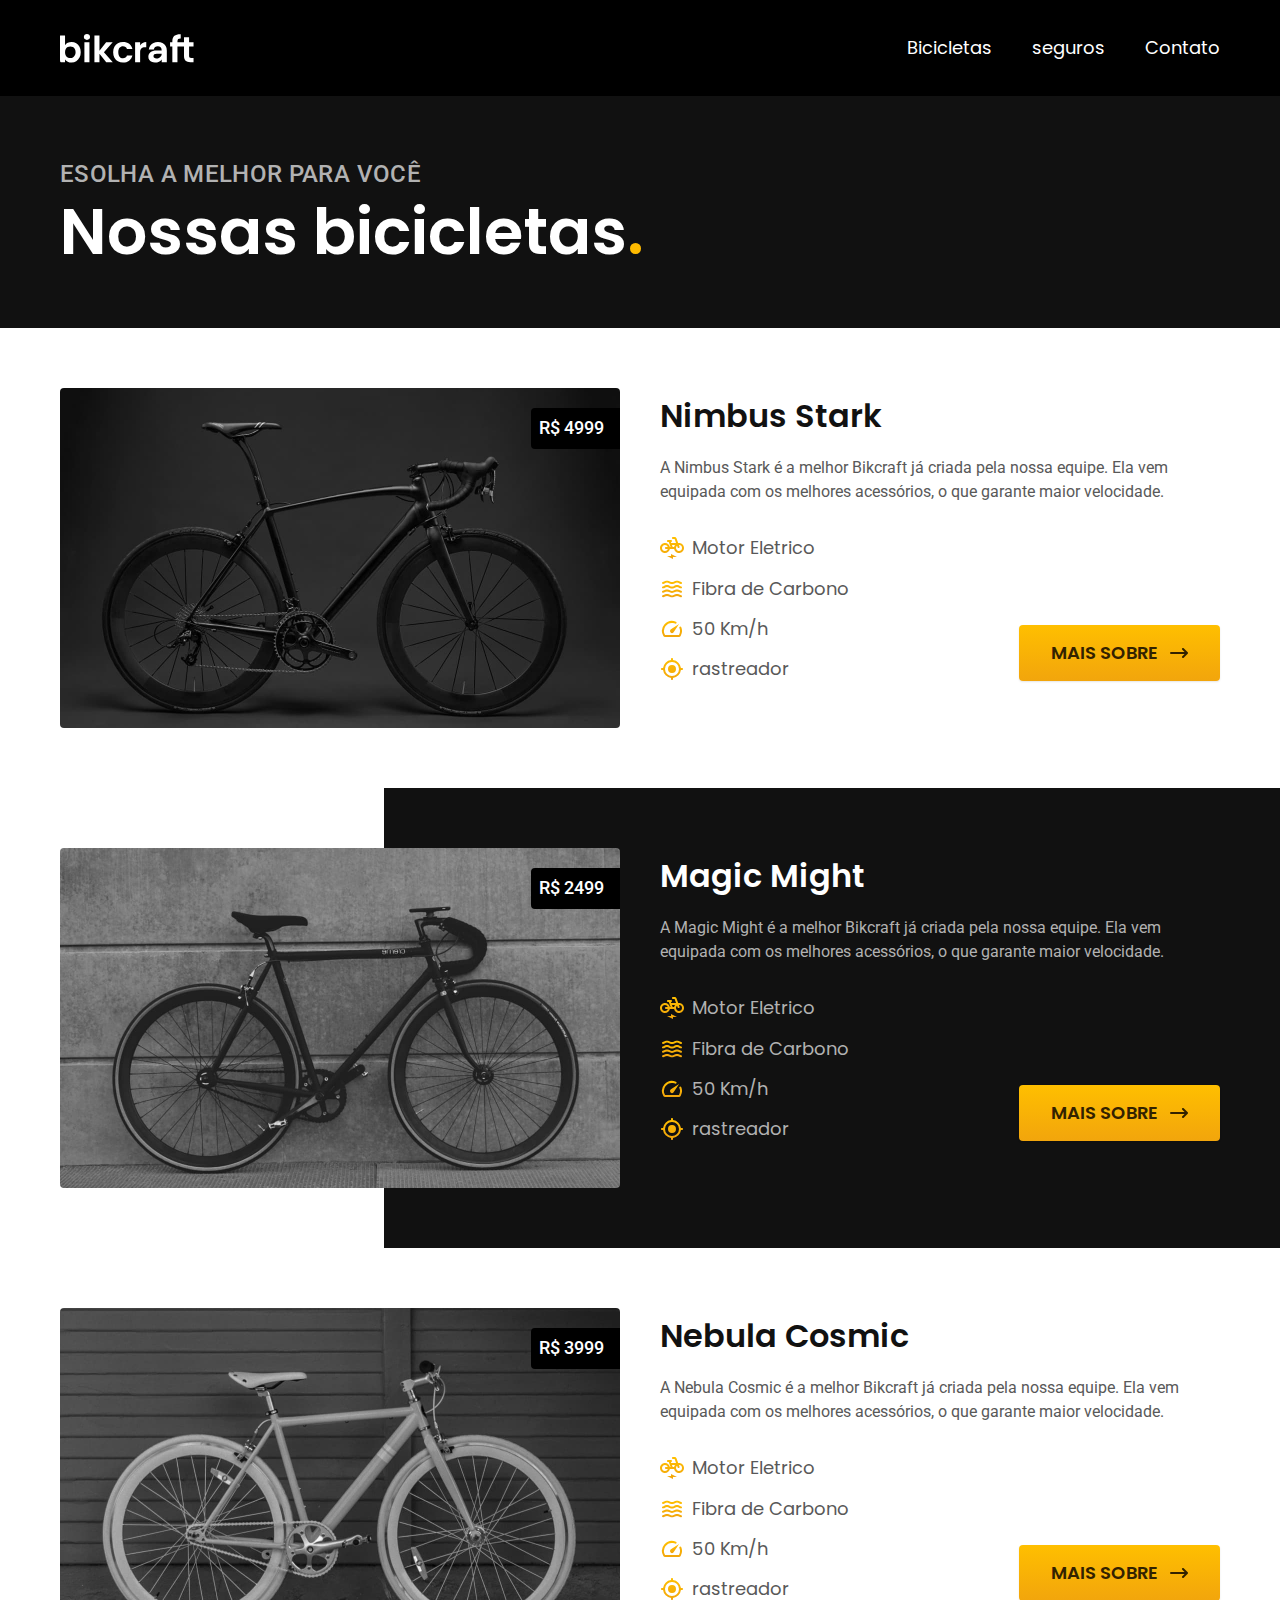
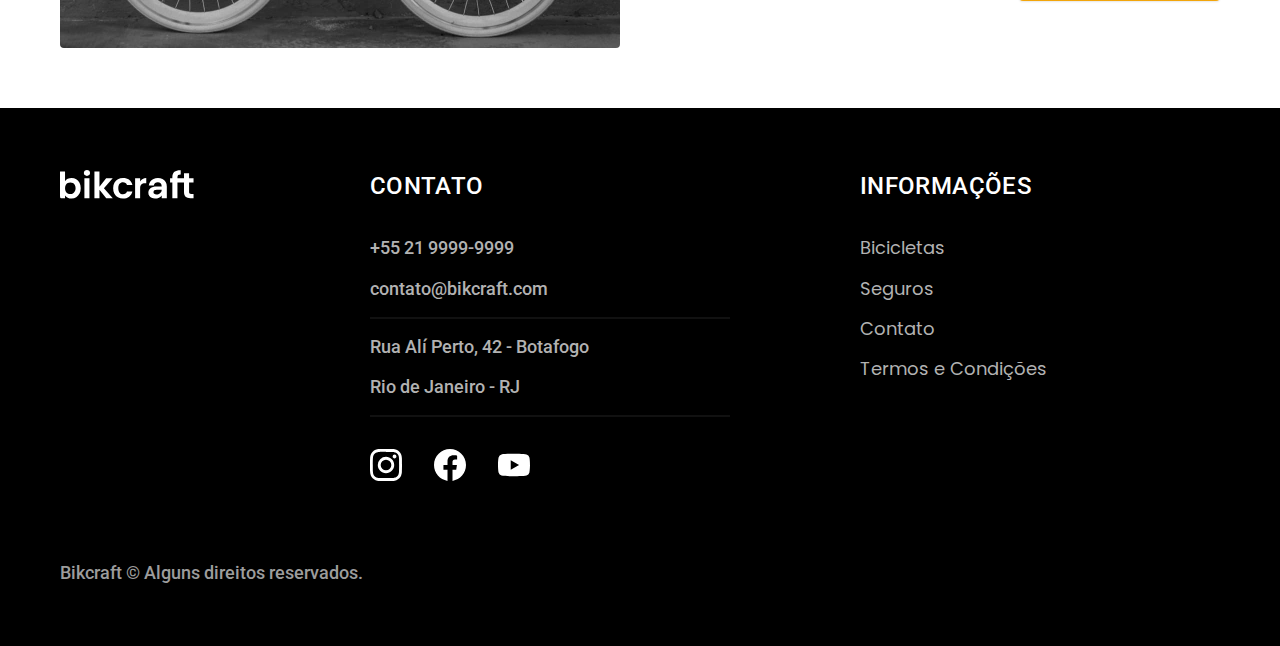
==== bicicletas.html @ 6bf660fc "atualização com novas paginas prontas" ====
<!DOCTYPE html>
<html lang="pt-br">

<head>
  <meta charset="UTF-8">
  <meta name="viewport" content="width=device-width, initial-scale=1.0">
  <title>Bicicletas │ Bikcraft</title>
  <meta name="description" content="Termos e Condições">
  <link rel="stylesheet" href="./css/style.css">

  <link rel="preconnect" href="https://fonts.googleapis.com">
  <link rel="preconnect" href="https://fonts.gstatic.com" crossorigin>
  <link href="https://fonts.googleapis.com/css2?family=Merriweather:wght@900&family=Poppins:wght@400;600&family=Roboto:wght@400;500&display=swap" rel="stylesheet">
</head>

<body id="bicicletas">
  <header class="header-bg">
    <div class="header container">
      <a href="./"><img src="./img/bikcraft.svg" alt=""></a>

      <nav aria-label="primaria">
        <ul class="header-menu font-1-m cor-0">
          <li><a href="./bicicletas.html">Bicicletas</a></li>
          <li><a href="./seguros.html">seguros</a></li>
          <li><a href="./contato.html">Contato</a></li>
        </ul>
      </nav>
    </div>
  </header>


  <main>
    <div class="titulo-bg">
      <div class="titulo container">
        <p class="font-2-l-b cor-5">Esolha a melhor para você</p>
        <h1 class="font-1-xxl cor-0">Nossas bicicletas<span class="cor-p1">.</span></h1>
      </div>
    </div>



    <div class="bicicletas container">
      <div class="bicicletas-imagem">
        <img src="./img/bicicletas/nimbus.jpg" alt="bicicleta preta">
        <span class="font-2-m cor-0">R$ 4999</span>
      </div>
      <div class="bicicletas-conteudo">
        <h2 class="font-1-xl">Nimbus Stark </h2>
        <p class="font-2-s cor-8">A Nimbus Stark é a melhor Bikcraft já criada pela nossa equipe. Ela vem equipada com os melhores acessórios, o que garante maior velocidade.</p>
        <ul class="font-1-m cor-8">
          <li><img src="./img/icones/eletrica.svg" alt="">Motor Eletrico</li>
          <li><img src="./img/icones/carbono.svg" alt="">Fibra de Carbono</li>
          <li><img src="./img/icones/velocidade.svg" alt="">50 Km/h</li>
          <li><img src="./img/icones/rastreador.svg" alt="">rastreador</li>
        </ul>
        <a class="botao seta" href="./bicicletas/nebula.html">Mais Sobre</a>
      </div>
    </div>


    <div class="bicicletas-bg">
      <div class="bicicletas container">
        <div class="bicicletas-imagem">
          <img src="./img/bicicletas/magic.jpg" alt="bicicleta preta">
          <span class="font-2-m cor-0">R$ 2499</span>
        </div>
        <div class="bicicletas-conteudo">
          <h2 class="font-1-xl cor-0">Magic Might</h2>
          <p class="font-2-s cor-5">A Magic Might é a melhor Bikcraft já criada pela nossa equipe. Ela vem equipada com os melhores acessórios, o que garante maior velocidade.</p>
          <ul class="font-1-m cor-5">
            <li><img src="./img/icones/eletrica.svg" alt="">Motor Eletrico</li>
            <li><img src="./img/icones/carbono.svg" alt="">Fibra de Carbono</li>
            <li><img src="./img/icones/velocidade.svg" alt="">50 Km/h</li>
            <li><img src="./img/icones/rastreador.svg" alt="">rastreador</li>
          </ul>
          <a class="botao seta" href="./bicicletas/nimbus.html">Mais Sobre</a>
        </div>
      </div>
    </div>



    <div class="bicicletas container">
      <div class="bicicletas-imagem">
        <img src="./img/bicicletas/nebula.jpg" alt="bicicleta preta">
        <span class="font-2-m cor-0">R$ 3999</span>
      </div>
      <div class="bicicletas-conteudo">
        <h2 class="font-1-xl">Nebula Cosmic</h2>
        <p class="font-2-s cor-8">A Nebula Cosmic é a melhor Bikcraft já criada pela nossa equipe. Ela vem equipada com os melhores acessórios, o que garante maior velocidade.</p>
        <ul class="font-1-m cor-8">
          <li><img src="./img/icones/eletrica.svg" alt="">Motor Eletrico</li>
          <li><img src="./img/icones/carbono.svg" alt="">Fibra de Carbono</li>
          <li><img src="./img/icones/velocidade.svg" alt="">50 Km/h</li>
          <li><img src="./img/icones/rastreador.svg" alt="">rastreador</li>
        </ul>
        <a class="botao seta" href="./bicicletas/magic.html">Mais Sobre</a>
      </div>
    </div>



  </main>



  <footer class="footer-bg">
    <div class="footer container">
      <img src="./img/bikcraft.svg" alt="Bikcraft">
      <div class="footer-contato">
        <h3 class="font-2-l-b cor-0">Contato</h3>
        <ul class="font-2-m cor-5">
          <li><a href="tel:+55219999999">+55 21 9999-9999</a></li>
          <li><a href="mailto:contato@bikcraft.com">contato@bikcraft.com</a></li>
          <li>Rua Alí Perto, 42 - Botafogo</li>
          <li>Rio de Janeiro - RJ</li>
        </ul>
        <div class="footer-redes">
          <a href="./">
            <img src="./img/redes/instagram.svg" alt="instagram">
          </a> <a href="./">
            <img src="./img/redes/facebook.svg" alt="Facebook">
          </a> <a href="./">
            <img src="./img/redes/youtube.svg" alt="Youtube">
          </a>
        </div>
      </div>
      <div class="footer-informacoes">
        <h3 class="font-2-l-b cor-0">Informações</h3>
        <nav>
          <ul class="font-1-m cor-5">
            <li><a href="./bicicletas.html">Bicicletas</a></li>
            <li><a href="./seguros.html">Seguros</a></li>
            <li><a href="./Contato.html">Contato</a></li>
            <li><a href="./termos.html">Termos e Condições</a></li>
          </ul>
        </nav>
      </div>
      <p class="footer-copy font-2-m cor-6">Bikcraft © Alguns direitos reservados.</p>
    </div>
  </footer>
</body>

</html>
---- css/style.css ----
@import "./global/header.css";
@import "./utilidades/tipografia.css";
@import "./utilidades/cores.css";
@import "./utilidades/componentes.css";

@import "./global/global.css";
@import "./global/footer.css";

/* Utilidades */
@import "./componentes/utilidades.css";

/*Home*/

@import "./home/introducao.css";
@import "./home/tecnologia.css";
@import "./home/parceiros.css";
@import "./home/depoimento.css";

/*Bicicletas*/
@import "./bicicletas/bicicletas-lista.css";
@import "./bicicletas/bicicletas.css";

/*Seguros*/
@import "./seguros/seguros.css";

/*Termos*/
@import "./termos/termos.css";
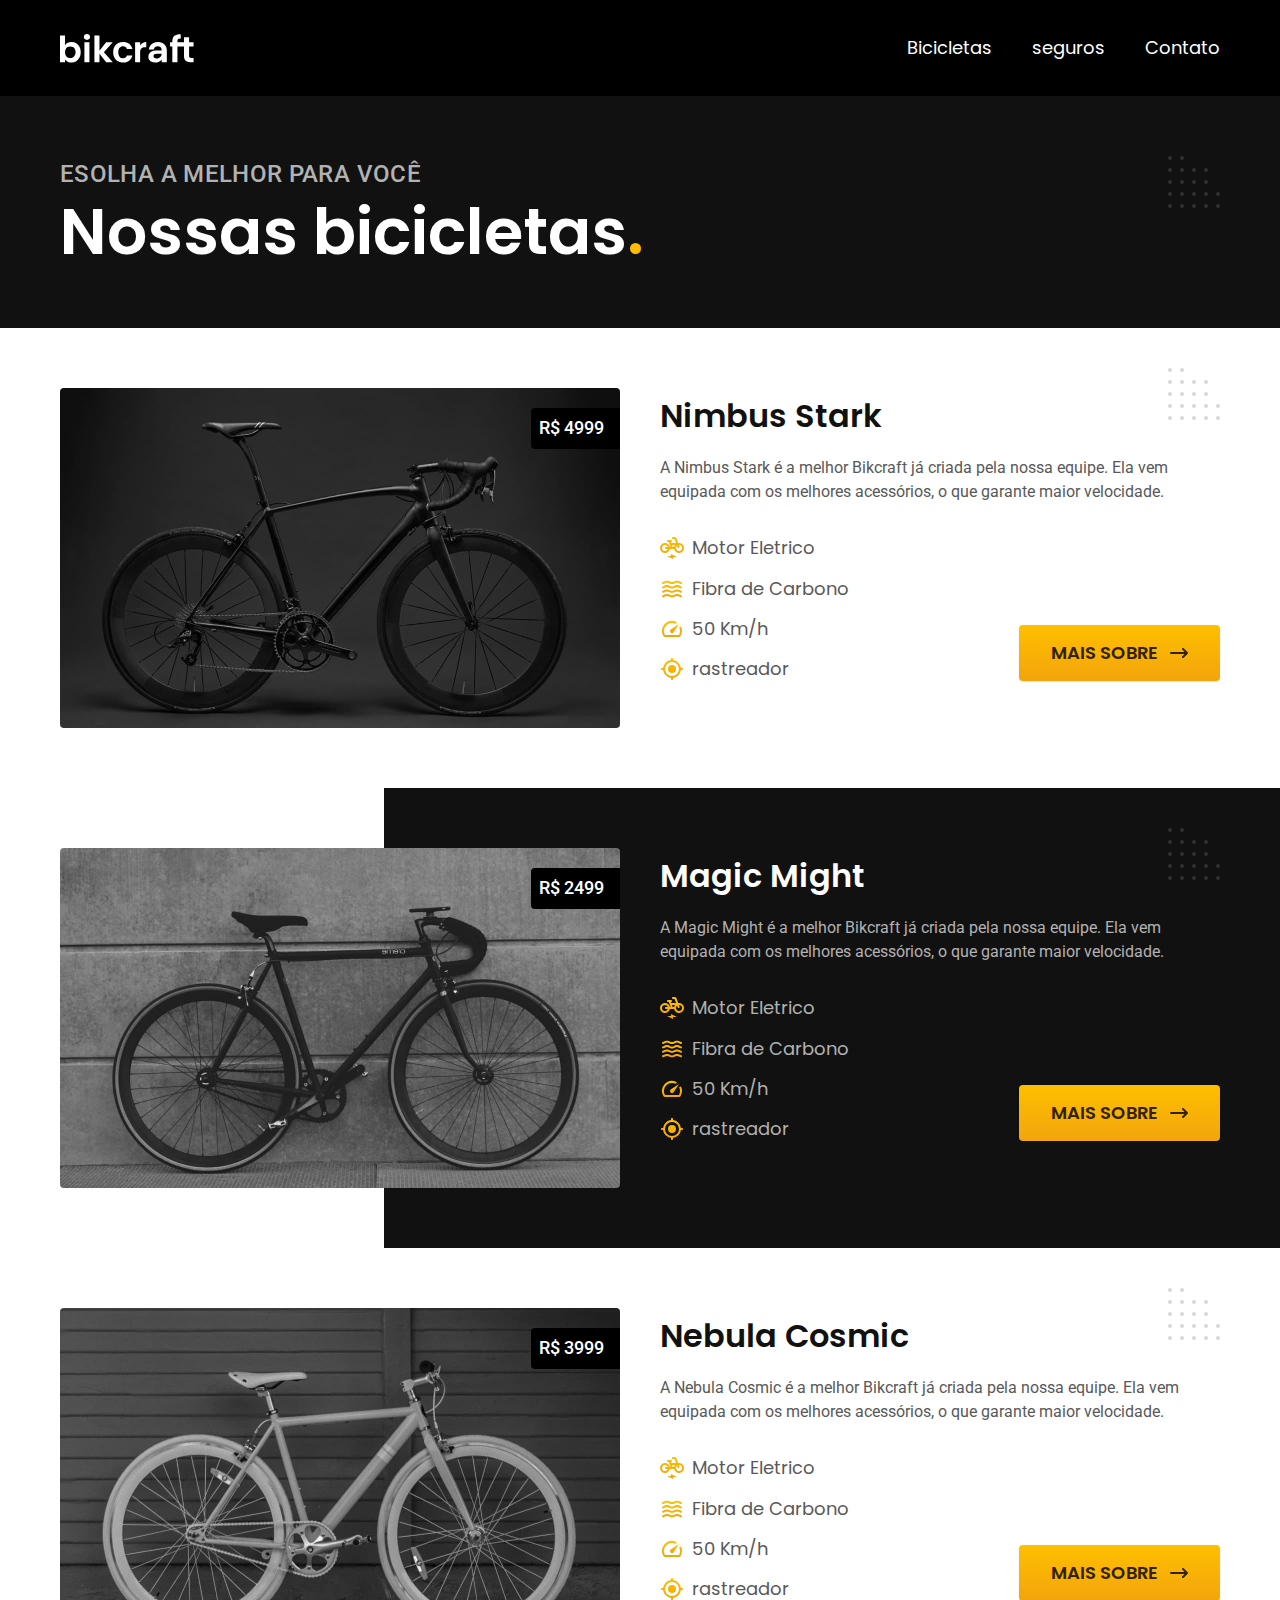
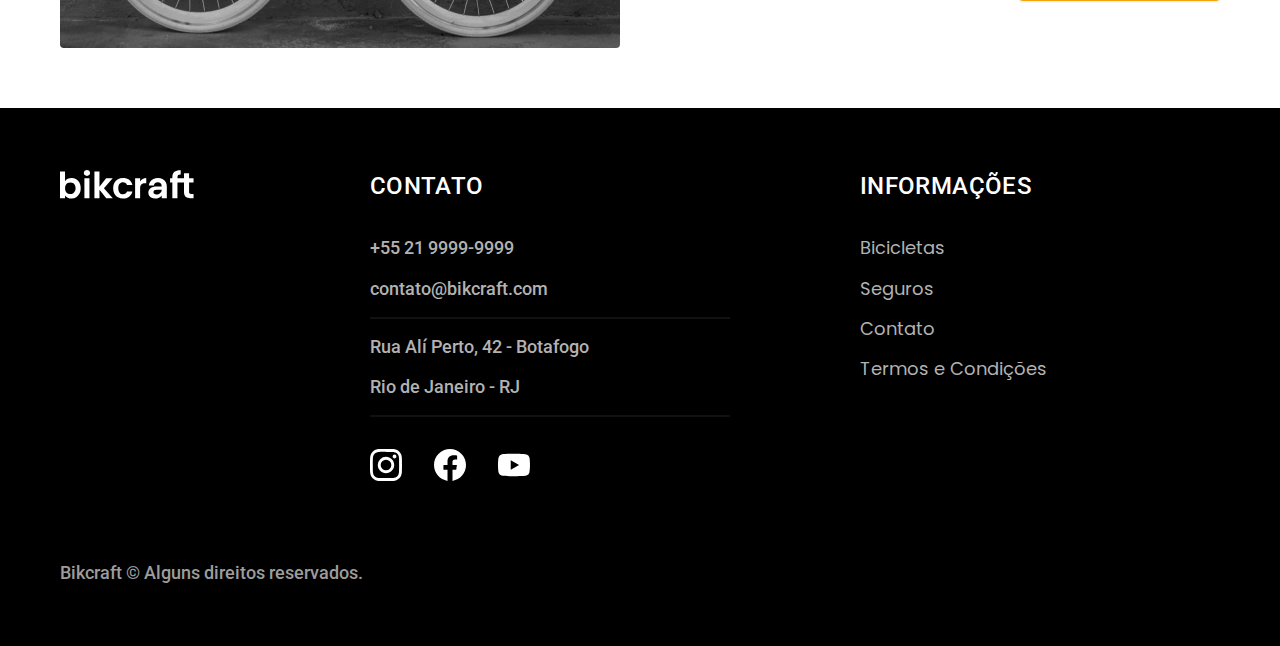
==== commit e2e907ce: "feito a area de orçamento e otimizações" ====
--- a/bicicletas.html
+++ b/bicicletas.html
@@ -6,6 +6,7 @@
   <meta name="viewport" content="width=device-width, initial-scale=1.0">
   <title>Bicicletas │ Bikcraft</title>
   <meta name="description" content="Termos e Condições">
+  <link rel="preload" href="./css/style.css" as="style">
   <link rel="stylesheet" href="./css/style.css">
 
   <link rel="preconnect" href="https://fonts.googleapis.com">
--- a/css/style.css
+++ b/css/style.css
@@ -7,7 +7,8 @@
 @import "./global/footer.css";
 
 /* Utilidades */
-@import "./componentes/utilidades.css";
+@import "./utilidades/utilidades.css";
+@import "./utilidades/formulario.css";
 
 /*Home*/
 
@@ -20,8 +21,21 @@
 @import "./bicicletas/bicicletas-lista.css";
 @import "./bicicletas/bicicletas.css";
 
+/*Bicicleta*/
+@import "./bicicleta/bicicleta.css";
+@import "./bicicleta/seguro.css";
+
 /*Seguros*/
 @import "./seguros/seguros.css";
+@import "./seguros/vantagens.css";
+@import "./seguros/perguntas.css";
+
+/*Contato*/
+@import "./contato/contato.css";
+@import "./contato/lojas.css";
+
+/*Contato*/
+@import "./orcamento/orcamento.css";
 
 /*Termos*/
 @import "./termos/termos.css";
--- a/css/style.css
+++ b/css/style.css
@@ -7,7 +7,8 @@
 @import "./global/footer.css";
 
 /* Utilidades */
-@import "./componentes/utilidades.css";
+@import "./utilidades/utilidades.css";
+@import "./utilidades/formulario.css";
 
 /*Home*/
 
@@ -20,8 +21,21 @@
 @import "./bicicletas/bicicletas-lista.css";
 @import "./bicicletas/bicicletas.css";
 
+/*Bicicleta*/
+@import "./bicicleta/bicicleta.css";
+@import "./bicicleta/seguro.css";
+
 /*Seguros*/
 @import "./seguros/seguros.css";
+@import "./seguros/vantagens.css";
+@import "./seguros/perguntas.css";
+
+/*Contato*/
+@import "./contato/contato.css";
+@import "./contato/lojas.css";
+
+/*Contato*/
+@import "./orcamento/orcamento.css";
 
 /*Termos*/
 @import "./termos/termos.css";
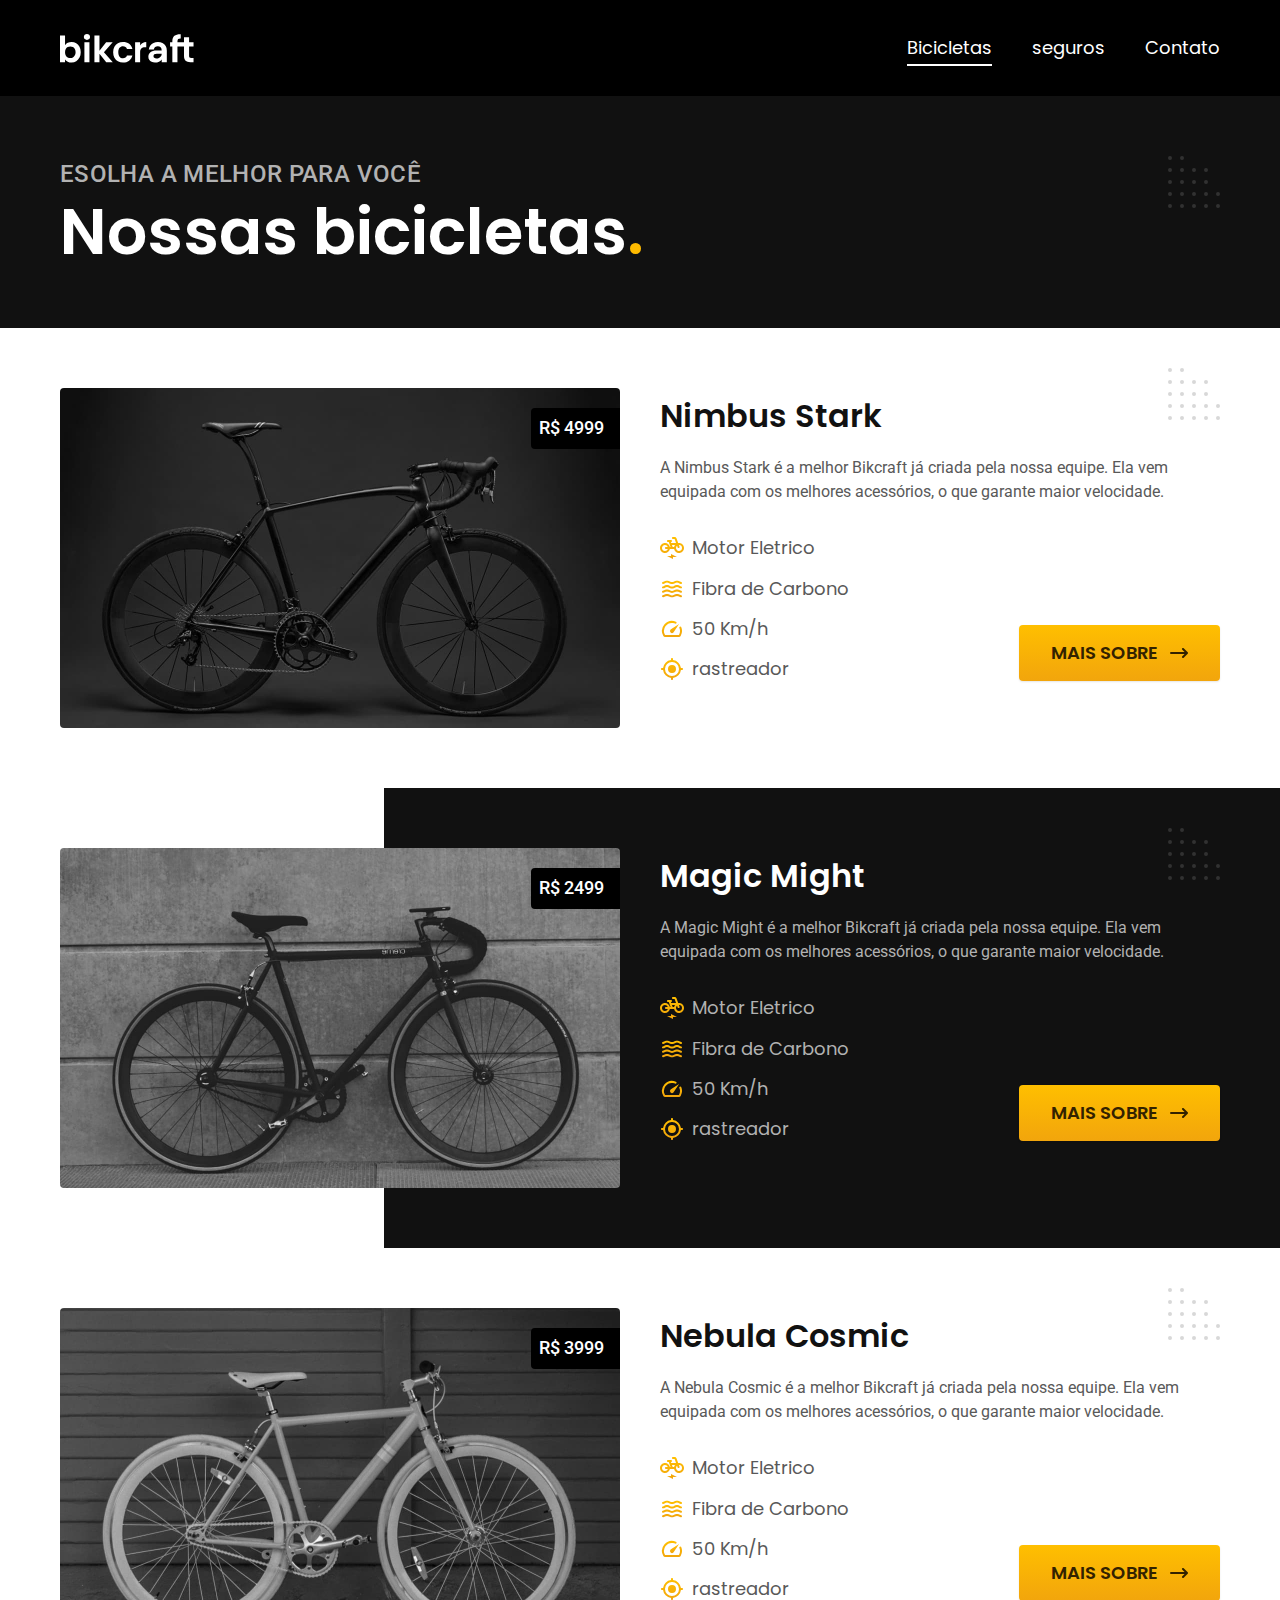
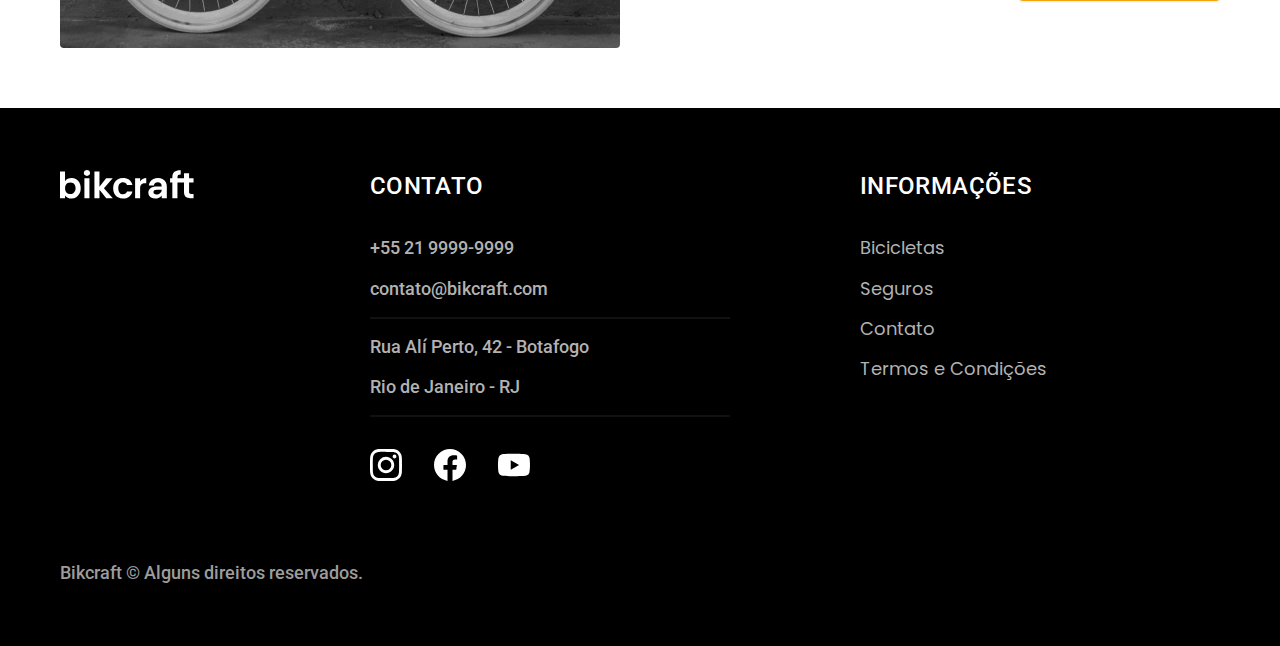
==== commit c9e6b8d5: "feito o javaScript" ====
--- a/bicicletas.html
+++ b/bicicletas.html
@@ -12,6 +12,9 @@
   <link rel="preconnect" href="https://fonts.googleapis.com">
   <link rel="preconnect" href="https://fonts.gstatic.com" crossorigin>
   <link href="https://fonts.googleapis.com/css2?family=Merriweather:wght@900&family=Poppins:wght@400;600&family=Roboto:wght@400;500&display=swap" rel="stylesheet">
+  <script>
+    document.documentElement.classList.add('js');
+  </script>
 </head>
 
 <body id="bicicletas">
@@ -140,6 +143,7 @@
       <p class="footer-copy font-2-m cor-6">Bikcraft © Alguns direitos reservados.</p>
     </div>
   </footer>
+  <script src="./js/script.js"></script>
 </body>
 
 </html>--- a/css/style.css
+++ b/css/style.css
@@ -1,13 +1,13 @@
 @import "./global/header.css";
 @import "./utilidades/tipografia.css";
 @import "./utilidades/cores.css";
-@import "./utilidades/componentes.css";
+@import "./utilidades/animacao.css";
 
 @import "./global/global.css";
 @import "./global/footer.css";
 
 /* Utilidades */
-@import "./utilidades/utilidades.css";
+@import "./utilidades/componentes.css";
 @import "./utilidades/formulario.css";
 
 /*Home*/
--- a/css/style.css
+++ b/css/style.css
@@ -1,13 +1,13 @@
 @import "./global/header.css";
 @import "./utilidades/tipografia.css";
 @import "./utilidades/cores.css";
-@import "./utilidades/componentes.css";
+@import "./utilidades/animacao.css";
 
 @import "./global/global.css";
 @import "./global/footer.css";
 
 /* Utilidades */
-@import "./utilidades/utilidades.css";
+@import "./utilidades/componentes.css";
 @import "./utilidades/formulario.css";
 
 /*Home*/
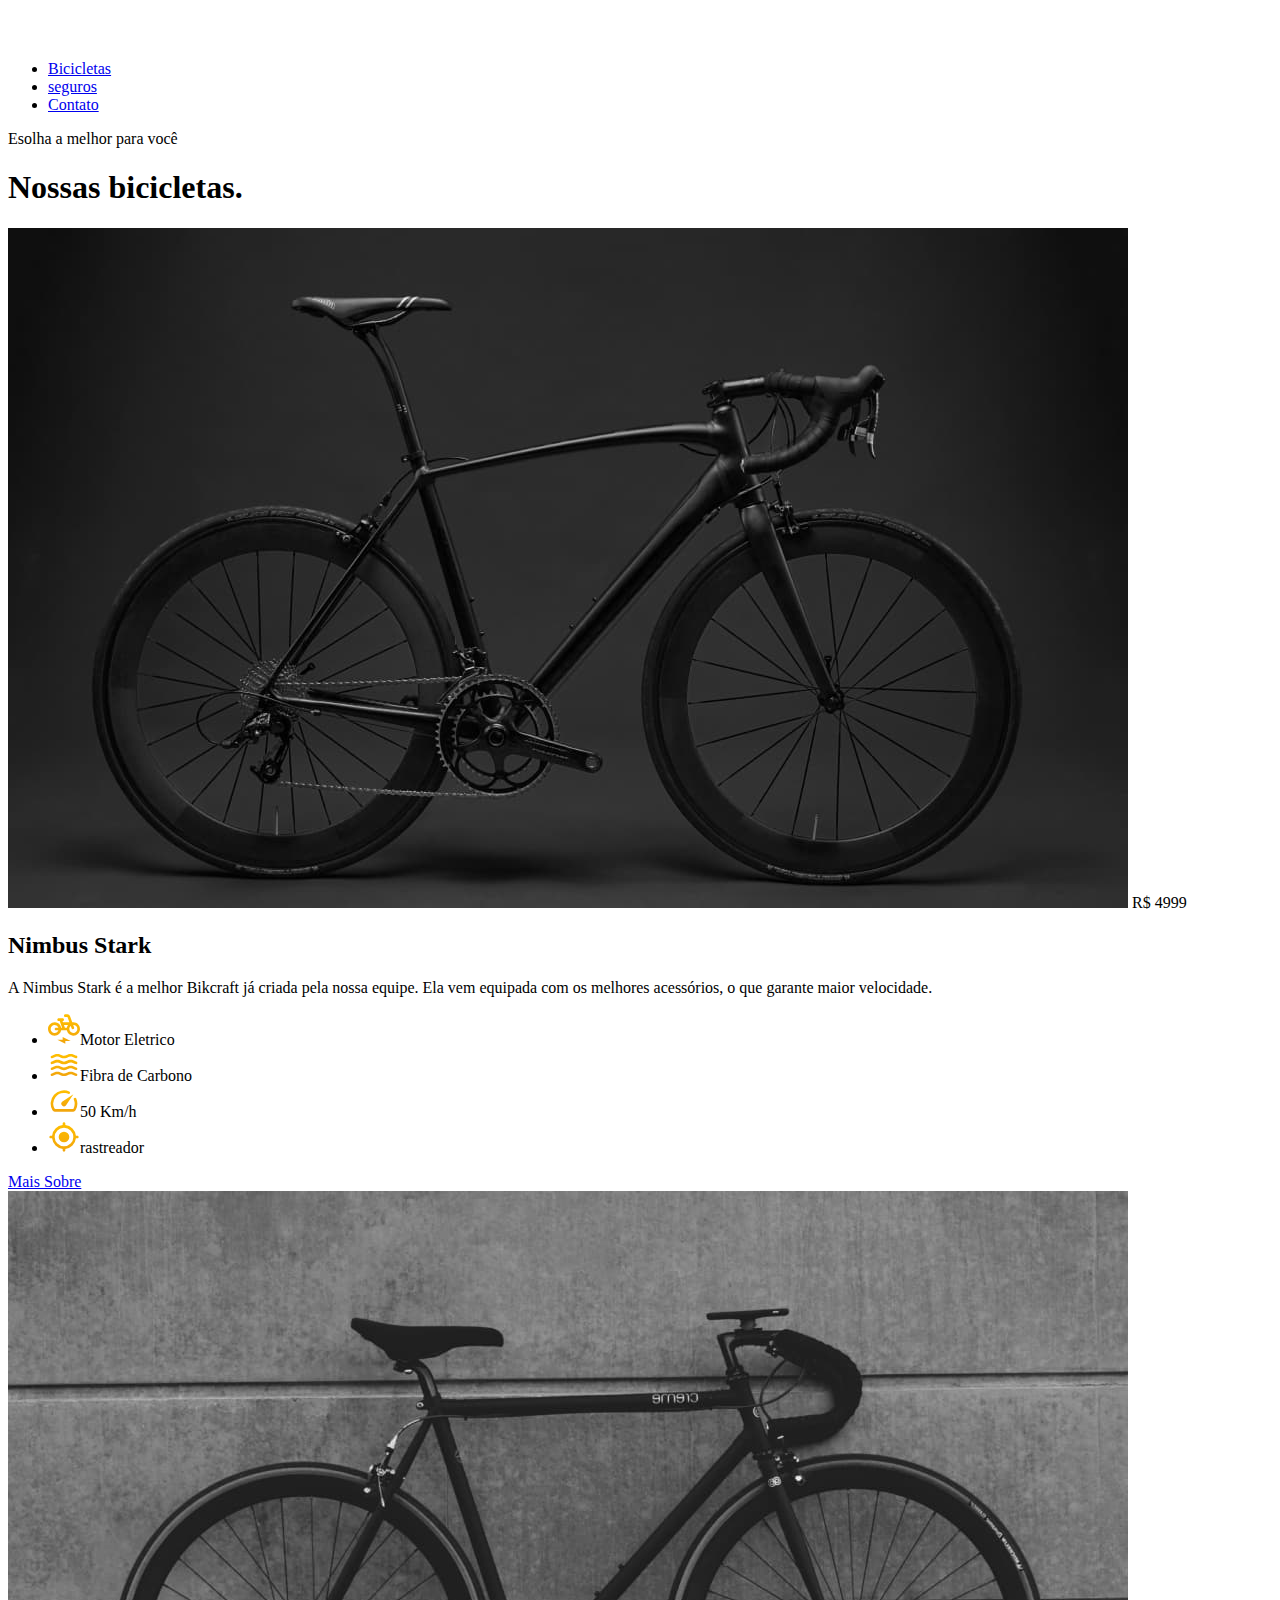
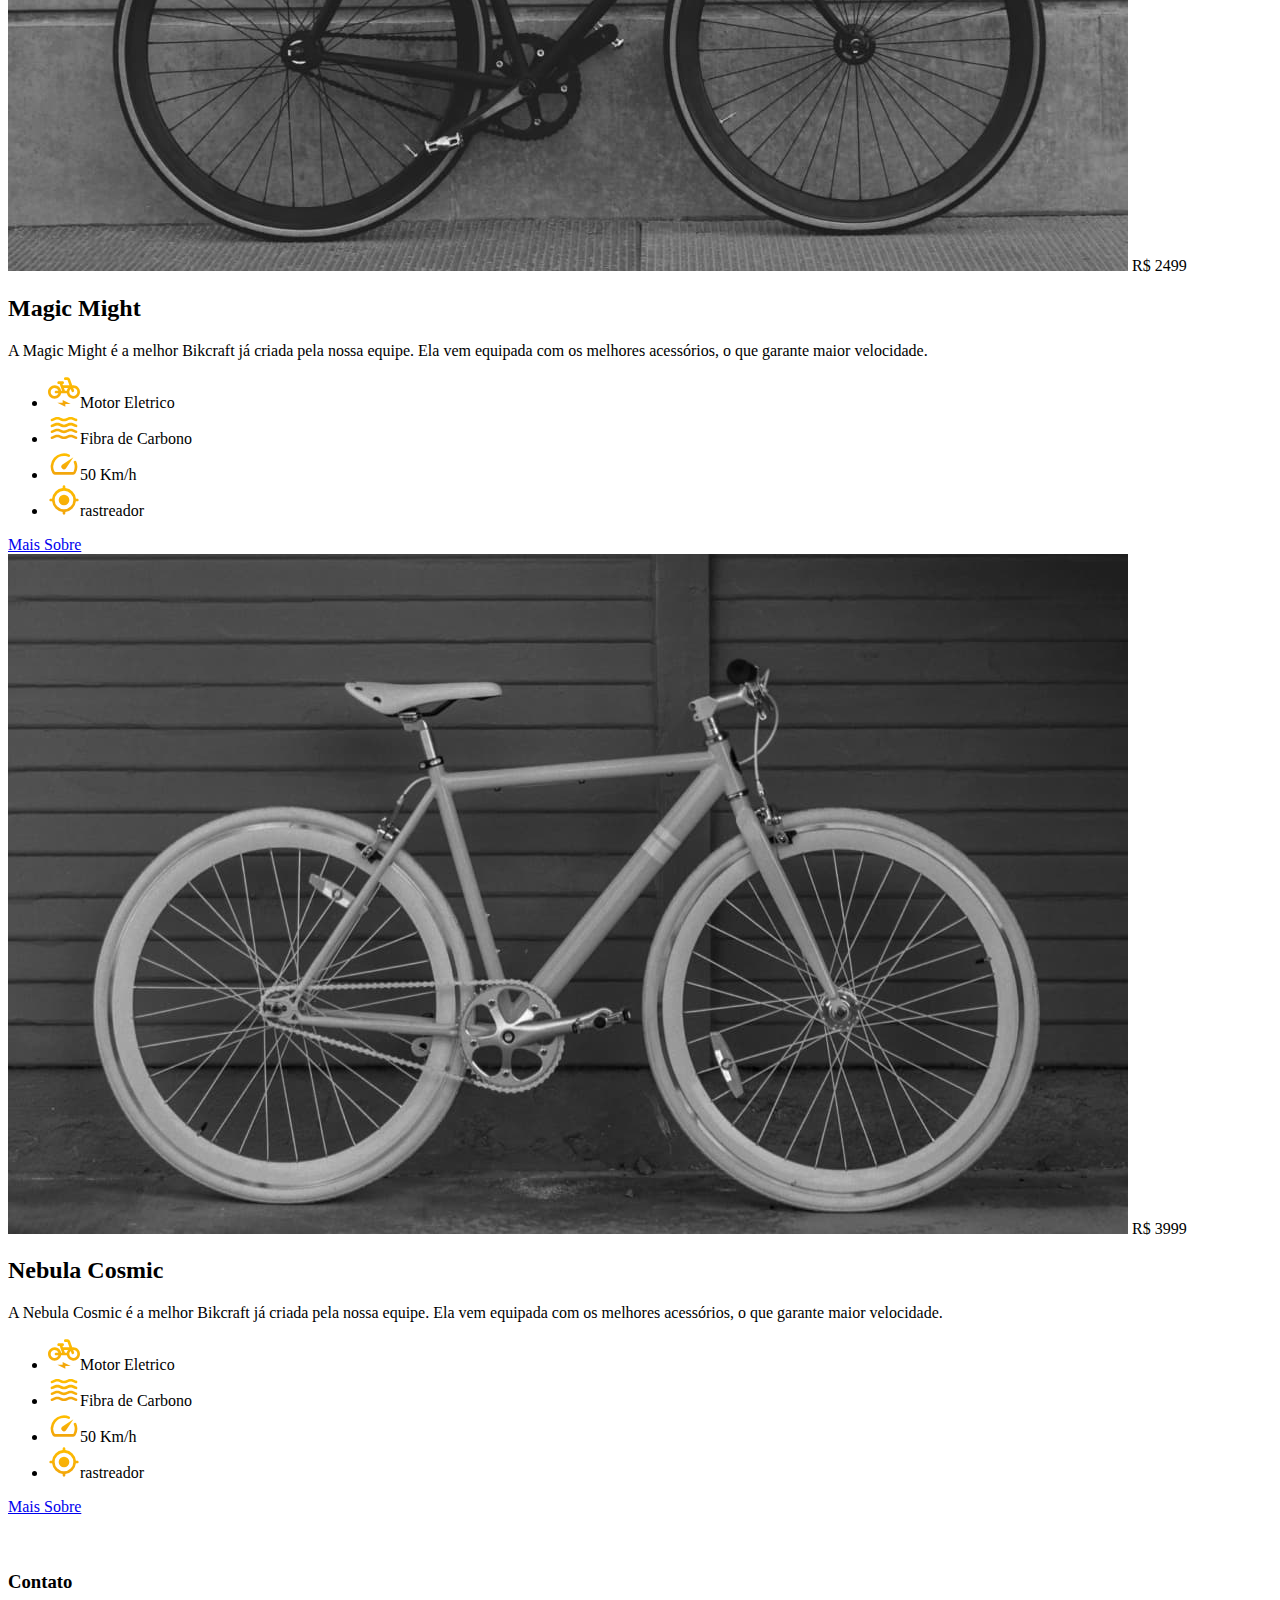
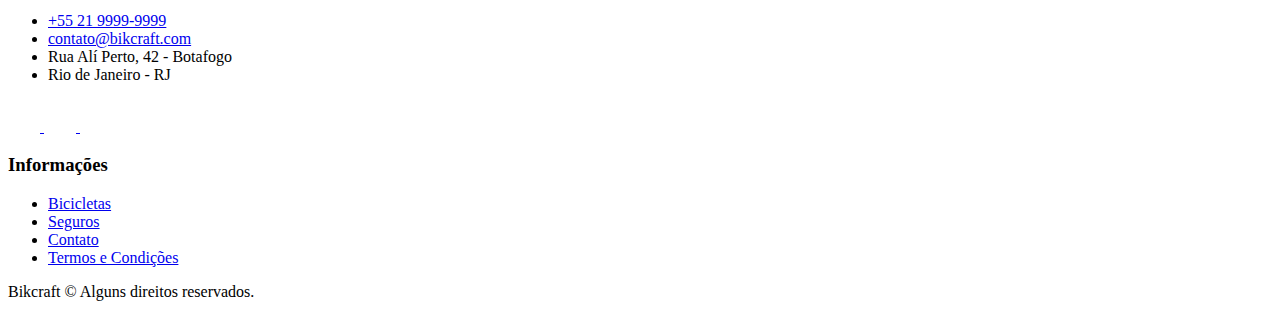
==== commit 30f544c2: "otimizado para produção" ====
--- a/bicicletas.html
+++ b/bicicletas.html
@@ -6,14 +6,16 @@
   <meta name="viewport" content="width=device-width, initial-scale=1.0">
   <title>Bicicletas │ Bikcraft</title>
   <meta name="description" content="Termos e Condições">
-  <link rel="preload" href="./css/style.css" as="style">
-  <link rel="stylesheet" href="./css/style.css">
+  <script>
+    <link rel="icon" href="./favicon.svg" type="image/svg+xml">
+      <link rel="preload" href="./css/style.min.css" as="style">
+        <link rel="stylesheet" href="./css/style.min.css">
 
-  <link rel="preconnect" href="https://fonts.googleapis.com">
-  <link rel="preconnect" href="https://fonts.gstatic.com" crossorigin>
-  <link href="https://fonts.googleapis.com/css2?family=Merriweather:wght@900&family=Poppins:wght@400;600&family=Roboto:wght@400;500&display=swap" rel="stylesheet">
-  <script>
-    document.documentElement.classList.add('js');
+          <link rel="preconnect" href="https://fonts.googleapis.com">
+            <link rel="preconnect" href="https://fonts.gstatic.com" crossorigin>
+              <link href="https://fonts.googleapis.com/css2?family=Merriweather:wght@900&family=Poppins:wght@400;600&family=Roboto:wght@400;500&display=swap" rel="stylesheet">
+                <script>
+                  document.documentElement.classList.add('js');
   </script>
 </head>
 
--- a/css/style.min.css
+++ b/css/style.min.css
@@ -0,0 +1 @@
+.header-bg{background-color:var(--cor-12)}.header{display:flex;flex-wrap:wrap;gap:20px;justify-content:space-between;align-items:center;padding-top:20px;padding-bottom:20px}.header-menu{display:flex;flex-wrap:wrap;gap:40px}.header-menu a{display:inline-block;padding:16px 0;position:relative}.header-menu a::after{content:"";display:block;height:2px;width:0%;background:var(--cor-0);margin-top:4px;transition:.3s;position:absolute}.header-menu a.ativo::after,.header-menu a:hover::after{width:100%}@media (max-width:800px){.header-menu{gap:20px}.header-menu a{background:var(--cor-11);padding:12px 16px;border-radius:4px}.header-menu a:hover{background-color:var(--cor-10)}.header a::after{display:none}}@media (max-width:600px){.header-menu{gap:12px}.header-menu a{padding:8px 12px;font-size:14px}}.font-1-xs{font:400 0.75rem/1.35 poppins,sans-serif}.font-2-xs{font:400 0.875rem/1.43 roboto,sans-serif}.font-1-s{font:400 1rem/1.5 poppins,sans-serif}.font-2-s{font:400 1rem/1.5 roboto,sans-serif}.font-1-m,.font-1-m-b{font:400 1.125rem/1.35 poppins,sans-serif}.font-1-m-b{font-weight:600}.font-2-m{font:500 1.125rem/1.35 roboto,sans-serif}.font-1-l{font:400 1.5rem/1.5 poppins,sans-serif}.font-2-l,.font-2-l-b{font:400 1.5rem/1.5 roboto,sans-serif}.font-2-l-b{font-weight:500;letter-spacing:.015em;text-transform:uppercase}.font-1-xl{font:600 2rem/1.25 poppins,sans-serif}.font-2-xl{font:500 2rem/1.25 roboto,sans-serif}.font-1-xxl{font:600 4rem/1.125 poppins,sans-serif}@media (max-width:1200px){.font-1-xxl{font-size:3rem}.font-2-l,.font-2-l-b{font-size:1.25rem}}@media (max-width:800px){.font-1-xxl{font-size:2rem}.font-1-xl,.font-2-xl{font-size:1.5rem}}:root{--cor-0:#ffffff;--cor-1:#f7f7f7;--cor-2:#ededed;--cor-3:#dedede;--cor-4:#cccccc;--cor-5:#b2b2b2;--cor-6:#9c9c9c;--cor-7:#717171;--cor-8:#595959;--cor-9:#404040;--cor-10:#2e2e2e;--cor-11:#111111;--cor-12:#000000;--cor-p1:#ffbb00;--cor-p2:#e4a30b;--cor-p3:#a66f00;--cor-p4:#664400;--cor-p5:#332200}.cor-0{color:var(--cor-0)}.cor-1{color:var(--cor-1)}.cor-2{color:var(--cor-2)}.cor-3{color:var(--cor-3)}.cor-4{color:var(--cor-4)}.cor-5{color:var(--cor-5)}.cor-6{color:var(--cor-6)}.cor-7{color:var(--cor-7)}.cor-8{color:var(--cor-8)}.cor-9{color:var(--cor-9)}.cor-10{color:var(--cor-10)}.cor-11{color:var(--cor-11)}.cor-12{color:var(--cor-12)}.cor-p1{color:var(--cor-p1)}.cor-p2{color:var(--cor-p2)}.cor-p3{color:var(--cor-p3)}.cor-p4{color:var(--cor-p4)}.cor-p5{color:var(--cor-p5)}.js .fadeInDown{transform:translate3d(0,-20px,0)}.js .fadeInUp{transform:translate3d(0,20px,0)}.js .fadeInRight{transform:translate3d(20px,0,0)}.js .fadeInLeft{transform:translate3d(-20px,0,0)}.js [data-anime]{opacity:0}.js .anime{opacity:1;transform:none;transition:transform .8s,opacity .8s}body{margin:0;font-family:Arial,Helvetica,sans-serif;color:#111}blockquote,dd,h1,h2,h3,h4,p,ul{margin:0}ul{padding:0;list-style:none}a{text-decoration:none;color:inherit}img{max-width:100%;height:auto;display:block}img[src$=".jpg"]{border-radius:4px}.footer-bg{background-color:var(--cor-12)}.footer{display:grid;grid-template-columns:3fr 5fr 4fr;gap:40px;padding-top:60px;padding-bottom:60px}.footer h3{margin-bottom:32px}.footer-contato ul{margin-bottom:32px}.footer-contato li:nth-child(even):after{content:"";display:block;max-width:360px;height:2px;background:var(--cor-11);margin-top:16px}.footer li{margin-bottom:16px}.footer-redes{display:flex;gap:32px}.footer a:hover{color:var(--cor-0)}.footer-copy{grid-column:1/-1;margin-top:40px}@media (max-width:800px){.footer>img{display:none}.footer{grid-template-columns:1fr 1fr}}@media (max-width:600px){.footer{grid-template-columns:1fr;gap:60px}.footer-copy{margin-top:0}}.container{box-sizing:border-box;max-width:1200px;padding-left:20px;padding-right:20px;margin-left:auto;margin-right:auto}.botao{display:inline-block;padding:16px 32px;background:linear-gradient(#ffbf00,#f2a50c);border-radius:4px;box-shadow:0 1px 2px rgba(0,0,0,.1);text-transform:uppercase;color:var(--cor-p5);font:600 1.125rem/1.35 poppins,sans-serif;max-width:max-content;border:none;cursor:pointer}.botao:hover{background:linear-gradient(#ffb60d,#e59317);border-radius:4px;box-shadow:0 1px 2px rgba(0,0,0,.1)}.botao.secundario{background:var(--cor-10);color:var(--cor-2)}.botao.secundario:hover{background:var(--cor-9)}.botao.seta{display:flex;align-items:center}.botao.seta::after{content:"";display:inline-block;width:18px;height:10px;margin-left:12px;background:url("../img/icones/seta.svg");transition:transform .2s}.botao.seta:hover::after{transform:translateX(4px)}@media (max-width:600px){.botao{padding:12px 16px;font-size:1rem}}.link{display:inline-block;color:var(--cor-p1);font:500 1.5rem/1.5 poppins,sans-serif;text-transform:uppercase}.link::after{content:"";display:block;width:100%;height:4px;background-color:currentColor}.link:hover{color:var(--cor-0)}.titulo-bg{padding-top:60px;padding-bottom:60px;background-color:var(--cor-11)}.titulo{background:url(../img/dec/top-right.svg) no-repeat top right 20px}.titulo p{margin-bottom:4px}@media (max-width:800px){.titulo{padding-top:40px;padding-bottom:40px}.titulo p{font-size:1rem;text-transform:lowercase;font-weight:400}}.form{display:grid;grid-template-columns:1fr 1fr;gap:20px}.form label{display:block;font:400 1rem/1.5 Poppins,sans-serif;margin-bottom:4px}.form .col-2{grid-column:span 2}.form input[type=email],.form input[type=text],.form textarea{font:400 1rem/1.5 Roboto,sans-serif;background:var(--cor-1);border:1px solid var(--cor-2);padding:12px;border-radius:4px;width:100%;box-sizing:border-box}.form input[type=email]:focus,.form input[type=text]:focus,.form textarea:focus{outline:0;border-color:var(--cor-p1);background:var(--cor-0);box-shadow:0 0 0 2px #fea}@media (max-width:600px){.form{grid-template-columns:1fr}.form .col-2{grid-column:1}}.introducao-bg{background:var(--cor-12) url("../img/dec/bottom-left.svg") no-repeat bottom 160px left 20px;box-shadow:inset 0 -120px var(--cor-0)}.introducao{display:grid;grid-template-columns:1fr 1fr;gap:0 40px}.introducao-conteudo{align-self:end;padding-bottom:200px}.introducao img{width:100%;height:100%;object-fit:cover;border-radius:4px}.introducao h1{margin-bottom:32px}.introducao p{margin-bottom:20px}@media (max-width:800px){.introducao-bg{background:var(--cor-11);padding-top:40px;box-shadow:inset 0 -60px var(--cor-0)}.introducao{grid-template-columns:1fr;gap:32px}.introducao-conteudo{padding-bottom:0}.introducao h1{margin-bottom:16px}.introducao img{height:300px;width:100%}}.tecnologia-bg{background-color:var(--cor-11);box-shadow:inset 0 80px var(--cor-0),inset 0 -80px var(--cor-0)}.tecnologia{display:grid;grid-template-columns:1fr 1fr;gap:40px}.tecnologia-imagem img{width:100%;height:100%;object-fit:cover;object-position:left}.tecnologia-conteudo{padding-top:160px;padding-bottom:160px}.tecnologia-conteudo>h2{margin-bottom:32px}.tecnologia-conteudo>p{margin-bottom:20px}.tecnologia a{margin-bottom:80px}.tecnologia-vantagens{display:flex;gap:40px}.tecnologia-vantagens h3{margin-bottom:8px;width:max-content}.tecnologia-vantagens img{width:24px;margin-bottom:8px}@media (max-width:800px){.tecnologia-bg{box-shadow:initial}.tecnologia{grid-template-columns:1fr}.tecnologia-conteudo{padding-top:60px;padding-bottom:60px}.tecnologia-imagem{display:none}.tecnologia a{margin-bottom:60px}}@media (max-width:600px){.tecnologia-vantagens{flex-direction:column}}.parceiros{padding-top:60px;padding-bottom:120px}.parceiros h2{margin-bottom:60px}.parceiros ul{padding:0 20px;max-width:1400px;display:grid;grid-template-columns:repeat(4,1fr);margin:0 auto}.parceiros li{display:flex;padding:32px;border-left:2px solid var(--cor-2)}.parceiros img{margin:auto}.parceiros li:first-child,.parceiros li:nth-child(5){border-left:none}.parceiros li:nth-child(n+5){border-top:2px solid var(--cor-2)}@media (max-width:800px){.parceiros{padding-bottom:60px}.parceiros li{padding:20px}.parceiros h2{margin-bottom:20px}.parceiros ul{grid-template-columns:repeat(2,1fr)}.parceiros li:nth-child(n+3){border-top:2px solid var(--cor-2)}.parceiros li:nth-child(odd){border-left:none}}.depoimento{display:grid;grid-template-columns:1fr 1fr;background-color:var(--cor-p1);overflow:hidden}.depoimento img{width:100%;height:100%;object-fit:cover;border-radius:0}.depoimento-conteudo{padding:40px 40px 80px 80px;align-self:end;background:url(../img/dec/bottom-right.svg) no-repeat bottom 40px right 40px}.depoimento-conteudo p{max-width:32ch;font-family:marriweather,serif;font-style:italic;font-weight:900;margin-bottom:32px;position:relative}.depoimento p::after,.depoimento p::before{font-size:5rem;color:var(--cor-p2);position:absolute}.depoimento p::before{content:"“";left:-50px;top:-20px}.depoimento p::after{content:"”"}@media (min-width:1200px){.depoimento img{max-height:520px}}@media (max-width:800px){.depoimento{grid-template-columns:1fr;text-align:center}.depoimento img{max-height:200px}.depoimento-conteudo{padding:40px 20px;justify-self:center}}.bicicletas-lista{padding-top:60px;padding-bottom:120px}.bicicletas-lista h2{margin-bottom:40px}.bicicletas-lista ul{display:flex;gap:40px;padding:0 20px 20px 20px;max-width:1400px;margin-left:auto;margin-right:auto;overflow-x:auto}#bicicleta .bicicletas-lista ul{padding:0 0 20px 0}.bicicletas-lista li{min-width:280px}.bicicletas-lista a{display:block}.bicicletas-lista img{margin-bottom:16px}.bicicletas-lista h3{margin-bottom:8px;display:flex;align-items:center}.bicicletas-lista h3::before{content:"";display:inline-block;height:8px;width:12px;margin-right:8px;background-color:var(--cor-p1);transition:width .2s}.bicicletas-lista a:hover h3::before{width:24px}.bicicletas-lista li span{padding-left:20px}@media (max-width:800px){.bicicletas-lista{padding-bottom:60px}.bicicletas-lista ul{gap:20px}}.bicicletas-bg{background:linear-gradient(to right,var(--cor-0) 30%,var(--cor-11) 30%)}.bicicletas{display:grid;grid-template-columns:1fr 1fr;gap:40px;padding-top:60px;padding-bottom:60px;background:url(../img/dec/top-right.svg) no-repeat top 40px right 20px}.bicicletas-imagem{position:relative}.bicicletas-imagem span{background:var(--cor-12);display:inline-block;padding:8px 16px 8px 8px;position:absolute;top:20px;right:0;border-radius:4px 0 0 4px}.bicicletas-conteudo{display:grid;grid-template-columns:1fr auto;align-content:start}.bicicletas h2,.bicicletas p{grid-column:1/-1}.bicicletas h2{margin-bottom:20px}.bicicletas h2::before{content:"";display:block;width:12px;background-color:var(--cor-p1);margin-bottom:8px}.bicicletas p{margin-bottom:32px}.bicicletas a{place-self:end}.bicicletas li{display:flex;align-items:center}.bicicletas ul{display:grid;gap:16px}.bicicletas-conteudo img{width:24px;margin-right:8px}@media (max-width:800px){.bicicletas-bg{background:var(--cor-11)}.bicicletas{grid-template-columns:1fr;gap:20px;padding-top:40px;padding-bottom:40px}}@media (max-width:600px){.bicicletas-conteudo{grid-template-columns:1fr}.bicicletas ul{font-size:1rem;grid-template-columns:1fr 1fr;margin-bottom:32px}.bicicletas a{place-self:start}}.bicicleta{display:grid;grid-template-columns:1fr 1fr;align-items:start;gap:40px;padding-top:60px}#bicicleta .titulo p{text-transform:uppercase}.bicicleta-imagens{display:flex;flex-wrap:wrap;gap:20px}.bicicleta-imagens img{flex:1;min-width:200px}.bicicleta-imagens img:first-child{min-width:100%}.bicicleta-conteudo>p{margin-bottom:32px}.bicicleta-comprar{display:grid;grid-template-columns:max-content auto;align-items:center;justify-items:start;gap:8px 12px;margin-bottom:40px}.bicicleta-comprar a{grid-row:span 2}.bicicleta-comprar span{display:flex;align-items:center;background-color:var(--cor-12);gap:8px;padding:4px 8px;border-radius:4px}.bicicleta-conteudo h2{text-transform:uppercase;letter-spacing:.015rem;margin-bottom:12px}.bicicleta-ficha,.bicicleta-informacoes{padding:32px;background-color:var(--cor-12);border-radius:4px}.bicicleta-informacoes{margin-bottom:40px;display:grid;grid-template-columns:1fr 1fr}.bicicleta-informacoes img{width:24px;margin-bottom:8px}.bicicleta-ficha li{padding:4px 0;display:flex;justify-content:space-between;border-bottom:1px solid var(--cor-11)}.bicicleta-ficha li:last-child{border-bottom:none}.bicicleta-ficha span{color:var(--cor-6)}@media (max-width:800px){.bicicleta{grid-template-columns:1fr;padding-top:40px;padding-bottom:40px}.bicicleta-imagens{grid-row:2}}@media (max-width:400px){.bicicleta-informacoes{grid-template-columns:1fr}.bicicleta-comprar{grid-template-columns:1fr}}.seguro-bg{background-color:var(--cor-11);box-shadow:inset 0 120px var(--cor-0),inset 0 -120px var(--cor-12)}.seguro{display:grid;grid-template-columns:1fr 1fr;gap:40px}.seguro-imagem img{width:100%;height:100%;object-fit:cover}.seguro-conteudo{padding-top:180px;padding-bottom:180px}.seguro h2{margin-bottom:32px}.seguro p{margin-bottom:20px}@media (max-width:800px){.seguro-bg{box-shadow:inset 0 -60px var(--cor-12)}.seguro{grid-template-columns:1fr}.seguro-conteudo{grid-row:1;padding-top:40px;padding-bottom:0}}.seguros-bg{background:#111}.seguros{padding-top:60px;padding-bottom:60px;display:grid;grid-template-columns:1fr 1fr;gap:40px;align-items:center}#seguros .seguros{padding-top:0}.seguros h2{grid-column:1/-1}.seguros-item{background-color:var(--cor-12);padding:32px 32px 32px 60px;display:grid;grid-template-columns:1fr auto;border-radius:4px}.seguros-item h3{margin-bottom:40px}.seguros-item span{grid-column:2;display:block;text-align:right}.seguros-item ul{grid-column:1/-1;margin-bottom:32px}.seguros-item li{display:flex;align-items:center;position:relative}.seguros-item li+li{margin-top:20px}.seguros-item li::before{content:"";display:inline-block;width:13px;height:9px;background-image:url("../img/icones/lista.svg");position:absolute;left:-21px}.seguros-item a{grid-column:1/-1}@media (max-width:800px){.seguros{grid-template-columns:1fr}}.vantagens-bg{background-color:var(--cor-12)}.vantagens{padding-top:120px;padding-bottom:120px}.vantagens h2{margin-bottom:60px}.vantagens ul{display:grid;grid-template-columns:repeat(auto-fit,minmax(280px,max-content));gap:40px 80px}.vantagens h3,.vantagens img{margin-bottom:8px}@media (max-width:800px){.vantagens{padding-top:60px;padding-bottom:60px}.vantagens h2{margin-bottom:40px}.vantagens ul{gap:20px}}.perguntas{padding-top:120px;padding-bottom:120px}.perguntas h2{margin-bottom:60px}.perguntas dl>div{padding:20px;border-radius:4px}.perguntas dl>div:nth-child(odd){background-color:var(--cor-1)}.perguntas button{display:grid;grid-template-columns:auto 1fr auto;align-items:center;gap:8px;cursor:pointer;border:none;background:0 0;width:100%;text-align:left}.perguntas button::before{content:"";display:inline-block;width:12px;height:8px;background-color:var(--cor-p1)}.perguntas button::after{content:"";display:inline-block;width:14px;height:6px;background:url(../img/icones/seta-abrir.svg);transition:.3s}.perguntas button [aria-expanded=true]::after,.perguntas button:hover::after{transform:rotate(180deg)}.js perguntas dd{display:none}.js .perguntas dd.ativa{display:block}.perguntas dd{padding-left:20px;padding-top:16px;max-width:80ch}@media (max-width:800px){.perguntas{padding-top:60px;padding-bottom:60px}.perguntas h2{margin-bottom:40px}}#contato{background:linear-gradient(var(--cor-11) 600px,var(--cor-1) 0)}.contato{display:grid;grid-template-columns:5fr 7fr}.contato-dados,.contato-formulario{padding:60px;box-shadow:0 1px 2px rgba(0,0,0,.1)}.contato-dados{border-radius:5px 0 0 5px;background:var(--cor-12) url(../img/dec/bottom-left.svg) no-repeat bottom 20px left 20px}.contato-formulario{border-radius:0 5px 5px 0;background:var(--cor-0) url(../img/dec/bottom-right.svg) no-repeat bottom 20px right 20px}.contato-dados h2{margin-bottom:60px}.contato-endereco{margin-bottom:32px;padding-left:28px;background:url("../img/icones/local.svg") no-repeat 0 2px}.contato-endereco p{margin-bottom:8px}.contato-meios a{display:block;max-width:max-content;margin-bottom:8px;padding-left:28px}.contato-meios a:hover{color:var(--cor-0)}.contato-meios a:first-child{background:url("../img/icones/email.svg") no-repeat 0 2px}.contato-meios a:nth-child(2){margin-bottom:32px}.contato-meios a:nth-child(3){background:url("../img/icones/telefone.svg") no-repeat 0 2px;margin-bottom:60px}.contato-redes{display:flex;gap:32px;padding-left:28px}@media (max-width:800px){.contato{grid-template-columns:1fr}.contato-dados,.contato-formulario{padding:20px}.contato-dados{border-radius:5px 5px 0 0;background:var(--cor-12)}.contato-formulario{border-radius:0 0 5px 5px}.contato-dados h2,.contato-meios a:nth-child(3){margin-bottom:32px}.contato-redes{margin-bottom:12px}}.lojas{display:grid;grid-template-columns:1fr 1fr;gap:0 40px;padding-top:120px;padding-bottom:120px}.lojas h2{grid-column:1/-1;margin-bottom:60px}.lojas img{border-radius:4px;background:var(--cor-0);box-shadow:0 1px 2px rgba(0,0,0,00.1)}.lojas-conteudo{display:grid;grid-template-columns:1fr 1fr;gap:32px 16px;padding:32px}.lojas-conteudo h3,.lojas-tempo{grid-column:1/-1}.lojas-dados{display:grid;gap:8px;border-left:2px solid var(--cor-2);padding-left:12px}.lojas-tempo{display:flex;align-items:center;gap:8px}@media (max-width:800px){.lojas{gap:20px;padding-top:60px;padding-bottom:60px}.lojas h2{margin-bottom:32px}.lojas-conteudo{grid-template-columns:1fr}}@media (max-width:600px){.lojas{grid-template-columns:1fr}}#orcamento{background:linear-gradient(var(--cor-11) 600px,var(--cor-1) 0)}.orcamento{display:grid;grid-template-columns:5fr 7fr;padding-bottom:120px}.orcamento h2{text-transform:uppercase;position:relative;display:flex;align-items:center}.orcamento h2::before{content:"";display:inline-block;width:4px;height:8px;background-color:var(--cor-p1);position:absolute;left:-12px}.orcamento-dados,.orcamento-produto{padding:60px;box-shadow:0 1px 2px rgb(0,0,0,.1)}.orcamento-produto{border-radius:5px 0 0 5px;background:var(--cor-12) url("../img/dec/bottom-left.svg") no-repeat bottom 20px left 20px;display:grid;grid-template-columns:1fr 1fr;gap:20px;align-content:start}.orcamento-produto>*{grid-column:1/-1}.orcamento-produto>label{grid-column:initial}.orcamento-produto label{font:400 1rem/1.5 Poppins,sans-serif;color:var(--cor-4);background-color:var(--cor-10);padding:12px 16px;border-radius:4px;cursor:pointer;display:grid;grid-template-columns:auto 1fr auto;align-items:center;border:1px solid var(--cor-10)}.orcamento-produto input:checked+label{background:var(--cor-0);color:var(--cor-11)}.orcamento-produto label::before{content:"";display:inline-block;box-sizing:border-box;width:12px;height:12px;border:1px solid var(--cor-6);border-radius:50%;margin-right:8px}.orcamento-produto input:checked+label::before{border-color:var(--cor-7);box-shadow:inset 0 0 0 3px var(--cor-0),inset 0 0 0 6px var(--cor-7)}.orcamento-produto label:hover{background-color:var(--cor-9);border-color:var(--cor-9)}.orcamento-produto input:focus+label{box-shadow:0 0 0 2px var(--cor-p1);border-color:var(--cor-12)}.orcamento-produto label:focus{background-color:var(--cor-9);box-shadow:0 0 0 2px var(--cor-p1)}.orcamento-produto label span{display:none}.orcamento-produto input:checked+label span{display:inline-block}.orcamento-produto input{opacity:0;position:absolute;pointer-events:none}.orcamento-dados{border-radius:0 5px 5px 0;background:var(--cor-0) url("../img/dec/bottom-right.svg") no-repeat bottom 20px right 20px}.orcamento-conteudo{display:none}.orcamento-conteudo h2,.orcamento-dados h2:nth-of-type(n+2){margin-top:20px}#bikcraft:checked~#orcamento-bikcraft,#seguro:checked~#orcamento-seguro{display:grid;gap:20px}.orcamento-detalhes{display:none;background:var(--cor-0);padding:20px;grid-template-columns:1fr 1fr;border-radius:4px;align-items:center}.orcamento-detalhes li{display:flex;align-items:center;margin-bottom:8px}.orcamento-detalhes li img{width:16px;margin-right:8px}.orcamento-produto input:checked+label+.orcamento-detalhes{display:grid}@media (max-width:1200px){.orcamento-dados,.orcamento-produto{padding:32px}}@media (max-width:800px){.orcamento{grid-template-columns:1fr}.orcamento-produto{border-radius:5px 5px 0 0;background:var(--cor-12)}.orcamento-dados{border-radius:0 0 5px 5px}}@media (max-width:400px){.orcamento-produto{grid-template-columns:1fr}}.termos{padding-top:80px;padding-bottom:80px}.termos h2{font-weight:600;margin-bottom:20px}.termos p+h2{margin-top:40px}.termos p{max-width:75ch;margin-bottom:24px}--- a/css/style.min.css
+++ b/css/style.min.css
@@ -0,0 +1 @@
+.header-bg{background-color:var(--cor-12)}.header{display:flex;flex-wrap:wrap;gap:20px;justify-content:space-between;align-items:center;padding-top:20px;padding-bottom:20px}.header-menu{display:flex;flex-wrap:wrap;gap:40px}.header-menu a{display:inline-block;padding:16px 0;position:relative}.header-menu a::after{content:"";display:block;height:2px;width:0%;background:var(--cor-0);margin-top:4px;transition:.3s;position:absolute}.header-menu a.ativo::after,.header-menu a:hover::after{width:100%}@media (max-width:800px){.header-menu{gap:20px}.header-menu a{background:var(--cor-11);padding:12px 16px;border-radius:4px}.header-menu a:hover{background-color:var(--cor-10)}.header a::after{display:none}}@media (max-width:600px){.header-menu{gap:12px}.header-menu a{padding:8px 12px;font-size:14px}}.font-1-xs{font:400 0.75rem/1.35 poppins,sans-serif}.font-2-xs{font:400 0.875rem/1.43 roboto,sans-serif}.font-1-s{font:400 1rem/1.5 poppins,sans-serif}.font-2-s{font:400 1rem/1.5 roboto,sans-serif}.font-1-m,.font-1-m-b{font:400 1.125rem/1.35 poppins,sans-serif}.font-1-m-b{font-weight:600}.font-2-m{font:500 1.125rem/1.35 roboto,sans-serif}.font-1-l{font:400 1.5rem/1.5 poppins,sans-serif}.font-2-l,.font-2-l-b{font:400 1.5rem/1.5 roboto,sans-serif}.font-2-l-b{font-weight:500;letter-spacing:.015em;text-transform:uppercase}.font-1-xl{font:600 2rem/1.25 poppins,sans-serif}.font-2-xl{font:500 2rem/1.25 roboto,sans-serif}.font-1-xxl{font:600 4rem/1.125 poppins,sans-serif}@media (max-width:1200px){.font-1-xxl{font-size:3rem}.font-2-l,.font-2-l-b{font-size:1.25rem}}@media (max-width:800px){.font-1-xxl{font-size:2rem}.font-1-xl,.font-2-xl{font-size:1.5rem}}:root{--cor-0:#ffffff;--cor-1:#f7f7f7;--cor-2:#ededed;--cor-3:#dedede;--cor-4:#cccccc;--cor-5:#b2b2b2;--cor-6:#9c9c9c;--cor-7:#717171;--cor-8:#595959;--cor-9:#404040;--cor-10:#2e2e2e;--cor-11:#111111;--cor-12:#000000;--cor-p1:#ffbb00;--cor-p2:#e4a30b;--cor-p3:#a66f00;--cor-p4:#664400;--cor-p5:#332200}.cor-0{color:var(--cor-0)}.cor-1{color:var(--cor-1)}.cor-2{color:var(--cor-2)}.cor-3{color:var(--cor-3)}.cor-4{color:var(--cor-4)}.cor-5{color:var(--cor-5)}.cor-6{color:var(--cor-6)}.cor-7{color:var(--cor-7)}.cor-8{color:var(--cor-8)}.cor-9{color:var(--cor-9)}.cor-10{color:var(--cor-10)}.cor-11{color:var(--cor-11)}.cor-12{color:var(--cor-12)}.cor-p1{color:var(--cor-p1)}.cor-p2{color:var(--cor-p2)}.cor-p3{color:var(--cor-p3)}.cor-p4{color:var(--cor-p4)}.cor-p5{color:var(--cor-p5)}.js .fadeInDown{transform:translate3d(0,-20px,0)}.js .fadeInUp{transform:translate3d(0,20px,0)}.js .fadeInRight{transform:translate3d(20px,0,0)}.js .fadeInLeft{transform:translate3d(-20px,0,0)}.js [data-anime]{opacity:0}.js .anime{opacity:1;transform:none;transition:transform .8s,opacity .8s}body{margin:0;font-family:Arial,Helvetica,sans-serif;color:#111}blockquote,dd,h1,h2,h3,h4,p,ul{margin:0}ul{padding:0;list-style:none}a{text-decoration:none;color:inherit}img{max-width:100%;height:auto;display:block}img[src$=".jpg"]{border-radius:4px}.footer-bg{background-color:var(--cor-12)}.footer{display:grid;grid-template-columns:3fr 5fr 4fr;gap:40px;padding-top:60px;padding-bottom:60px}.footer h3{margin-bottom:32px}.footer-contato ul{margin-bottom:32px}.footer-contato li:nth-child(even):after{content:"";display:block;max-width:360px;height:2px;background:var(--cor-11);margin-top:16px}.footer li{margin-bottom:16px}.footer-redes{display:flex;gap:32px}.footer a:hover{color:var(--cor-0)}.footer-copy{grid-column:1/-1;margin-top:40px}@media (max-width:800px){.footer>img{display:none}.footer{grid-template-columns:1fr 1fr}}@media (max-width:600px){.footer{grid-template-columns:1fr;gap:60px}.footer-copy{margin-top:0}}.container{box-sizing:border-box;max-width:1200px;padding-left:20px;padding-right:20px;margin-left:auto;margin-right:auto}.botao{display:inline-block;padding:16px 32px;background:linear-gradient(#ffbf00,#f2a50c);border-radius:4px;box-shadow:0 1px 2px rgba(0,0,0,.1);text-transform:uppercase;color:var(--cor-p5);font:600 1.125rem/1.35 poppins,sans-serif;max-width:max-content;border:none;cursor:pointer}.botao:hover{background:linear-gradient(#ffb60d,#e59317);border-radius:4px;box-shadow:0 1px 2px rgba(0,0,0,.1)}.botao.secundario{background:var(--cor-10);color:var(--cor-2)}.botao.secundario:hover{background:var(--cor-9)}.botao.seta{display:flex;align-items:center}.botao.seta::after{content:"";display:inline-block;width:18px;height:10px;margin-left:12px;background:url("../img/icones/seta.svg");transition:transform .2s}.botao.seta:hover::after{transform:translateX(4px)}@media (max-width:600px){.botao{padding:12px 16px;font-size:1rem}}.link{display:inline-block;color:var(--cor-p1);font:500 1.5rem/1.5 poppins,sans-serif;text-transform:uppercase}.link::after{content:"";display:block;width:100%;height:4px;background-color:currentColor}.link:hover{color:var(--cor-0)}.titulo-bg{padding-top:60px;padding-bottom:60px;background-color:var(--cor-11)}.titulo{background:url(../img/dec/top-right.svg) no-repeat top right 20px}.titulo p{margin-bottom:4px}@media (max-width:800px){.titulo{padding-top:40px;padding-bottom:40px}.titulo p{font-size:1rem;text-transform:lowercase;font-weight:400}}.form{display:grid;grid-template-columns:1fr 1fr;gap:20px}.form label{display:block;font:400 1rem/1.5 Poppins,sans-serif;margin-bottom:4px}.form .col-2{grid-column:span 2}.form input[type=email],.form input[type=text],.form textarea{font:400 1rem/1.5 Roboto,sans-serif;background:var(--cor-1);border:1px solid var(--cor-2);padding:12px;border-radius:4px;width:100%;box-sizing:border-box}.form input[type=email]:focus,.form input[type=text]:focus,.form textarea:focus{outline:0;border-color:var(--cor-p1);background:var(--cor-0);box-shadow:0 0 0 2px #fea}@media (max-width:600px){.form{grid-template-columns:1fr}.form .col-2{grid-column:1}}.introducao-bg{background:var(--cor-12) url("../img/dec/bottom-left.svg") no-repeat bottom 160px left 20px;box-shadow:inset 0 -120px var(--cor-0)}.introducao{display:grid;grid-template-columns:1fr 1fr;gap:0 40px}.introducao-conteudo{align-self:end;padding-bottom:200px}.introducao img{width:100%;height:100%;object-fit:cover;border-radius:4px}.introducao h1{margin-bottom:32px}.introducao p{margin-bottom:20px}@media (max-width:800px){.introducao-bg{background:var(--cor-11);padding-top:40px;box-shadow:inset 0 -60px var(--cor-0)}.introducao{grid-template-columns:1fr;gap:32px}.introducao-conteudo{padding-bottom:0}.introducao h1{margin-bottom:16px}.introducao img{height:300px;width:100%}}.tecnologia-bg{background-color:var(--cor-11);box-shadow:inset 0 80px var(--cor-0),inset 0 -80px var(--cor-0)}.tecnologia{display:grid;grid-template-columns:1fr 1fr;gap:40px}.tecnologia-imagem img{width:100%;height:100%;object-fit:cover;object-position:left}.tecnologia-conteudo{padding-top:160px;padding-bottom:160px}.tecnologia-conteudo>h2{margin-bottom:32px}.tecnologia-conteudo>p{margin-bottom:20px}.tecnologia a{margin-bottom:80px}.tecnologia-vantagens{display:flex;gap:40px}.tecnologia-vantagens h3{margin-bottom:8px;width:max-content}.tecnologia-vantagens img{width:24px;margin-bottom:8px}@media (max-width:800px){.tecnologia-bg{box-shadow:initial}.tecnologia{grid-template-columns:1fr}.tecnologia-conteudo{padding-top:60px;padding-bottom:60px}.tecnologia-imagem{display:none}.tecnologia a{margin-bottom:60px}}@media (max-width:600px){.tecnologia-vantagens{flex-direction:column}}.parceiros{padding-top:60px;padding-bottom:120px}.parceiros h2{margin-bottom:60px}.parceiros ul{padding:0 20px;max-width:1400px;display:grid;grid-template-columns:repeat(4,1fr);margin:0 auto}.parceiros li{display:flex;padding:32px;border-left:2px solid var(--cor-2)}.parceiros img{margin:auto}.parceiros li:first-child,.parceiros li:nth-child(5){border-left:none}.parceiros li:nth-child(n+5){border-top:2px solid var(--cor-2)}@media (max-width:800px){.parceiros{padding-bottom:60px}.parceiros li{padding:20px}.parceiros h2{margin-bottom:20px}.parceiros ul{grid-template-columns:repeat(2,1fr)}.parceiros li:nth-child(n+3){border-top:2px solid var(--cor-2)}.parceiros li:nth-child(odd){border-left:none}}.depoimento{display:grid;grid-template-columns:1fr 1fr;background-color:var(--cor-p1);overflow:hidden}.depoimento img{width:100%;height:100%;object-fit:cover;border-radius:0}.depoimento-conteudo{padding:40px 40px 80px 80px;align-self:end;background:url(../img/dec/bottom-right.svg) no-repeat bottom 40px right 40px}.depoimento-conteudo p{max-width:32ch;font-family:marriweather,serif;font-style:italic;font-weight:900;margin-bottom:32px;position:relative}.depoimento p::after,.depoimento p::before{font-size:5rem;color:var(--cor-p2);position:absolute}.depoimento p::before{content:"“";left:-50px;top:-20px}.depoimento p::after{content:"”"}@media (min-width:1200px){.depoimento img{max-height:520px}}@media (max-width:800px){.depoimento{grid-template-columns:1fr;text-align:center}.depoimento img{max-height:200px}.depoimento-conteudo{padding:40px 20px;justify-self:center}}.bicicletas-lista{padding-top:60px;padding-bottom:120px}.bicicletas-lista h2{margin-bottom:40px}.bicicletas-lista ul{display:flex;gap:40px;padding:0 20px 20px 20px;max-width:1400px;margin-left:auto;margin-right:auto;overflow-x:auto}#bicicleta .bicicletas-lista ul{padding:0 0 20px 0}.bicicletas-lista li{min-width:280px}.bicicletas-lista a{display:block}.bicicletas-lista img{margin-bottom:16px}.bicicletas-lista h3{margin-bottom:8px;display:flex;align-items:center}.bicicletas-lista h3::before{content:"";display:inline-block;height:8px;width:12px;margin-right:8px;background-color:var(--cor-p1);transition:width .2s}.bicicletas-lista a:hover h3::before{width:24px}.bicicletas-lista li span{padding-left:20px}@media (max-width:800px){.bicicletas-lista{padding-bottom:60px}.bicicletas-lista ul{gap:20px}}.bicicletas-bg{background:linear-gradient(to right,var(--cor-0) 30%,var(--cor-11) 30%)}.bicicletas{display:grid;grid-template-columns:1fr 1fr;gap:40px;padding-top:60px;padding-bottom:60px;background:url(../img/dec/top-right.svg) no-repeat top 40px right 20px}.bicicletas-imagem{position:relative}.bicicletas-imagem span{background:var(--cor-12);display:inline-block;padding:8px 16px 8px 8px;position:absolute;top:20px;right:0;border-radius:4px 0 0 4px}.bicicletas-conteudo{display:grid;grid-template-columns:1fr auto;align-content:start}.bicicletas h2,.bicicletas p{grid-column:1/-1}.bicicletas h2{margin-bottom:20px}.bicicletas h2::before{content:"";display:block;width:12px;background-color:var(--cor-p1);margin-bottom:8px}.bicicletas p{margin-bottom:32px}.bicicletas a{place-self:end}.bicicletas li{display:flex;align-items:center}.bicicletas ul{display:grid;gap:16px}.bicicletas-conteudo img{width:24px;margin-right:8px}@media (max-width:800px){.bicicletas-bg{background:var(--cor-11)}.bicicletas{grid-template-columns:1fr;gap:20px;padding-top:40px;padding-bottom:40px}}@media (max-width:600px){.bicicletas-conteudo{grid-template-columns:1fr}.bicicletas ul{font-size:1rem;grid-template-columns:1fr 1fr;margin-bottom:32px}.bicicletas a{place-self:start}}.bicicleta{display:grid;grid-template-columns:1fr 1fr;align-items:start;gap:40px;padding-top:60px}#bicicleta .titulo p{text-transform:uppercase}.bicicleta-imagens{display:flex;flex-wrap:wrap;gap:20px}.bicicleta-imagens img{flex:1;min-width:200px}.bicicleta-imagens img:first-child{min-width:100%}.bicicleta-conteudo>p{margin-bottom:32px}.bicicleta-comprar{display:grid;grid-template-columns:max-content auto;align-items:center;justify-items:start;gap:8px 12px;margin-bottom:40px}.bicicleta-comprar a{grid-row:span 2}.bicicleta-comprar span{display:flex;align-items:center;background-color:var(--cor-12);gap:8px;padding:4px 8px;border-radius:4px}.bicicleta-conteudo h2{text-transform:uppercase;letter-spacing:.015rem;margin-bottom:12px}.bicicleta-ficha,.bicicleta-informacoes{padding:32px;background-color:var(--cor-12);border-radius:4px}.bicicleta-informacoes{margin-bottom:40px;display:grid;grid-template-columns:1fr 1fr}.bicicleta-informacoes img{width:24px;margin-bottom:8px}.bicicleta-ficha li{padding:4px 0;display:flex;justify-content:space-between;border-bottom:1px solid var(--cor-11)}.bicicleta-ficha li:last-child{border-bottom:none}.bicicleta-ficha span{color:var(--cor-6)}@media (max-width:800px){.bicicleta{grid-template-columns:1fr;padding-top:40px;padding-bottom:40px}.bicicleta-imagens{grid-row:2}}@media (max-width:400px){.bicicleta-informacoes{grid-template-columns:1fr}.bicicleta-comprar{grid-template-columns:1fr}}.seguro-bg{background-color:var(--cor-11);box-shadow:inset 0 120px var(--cor-0),inset 0 -120px var(--cor-12)}.seguro{display:grid;grid-template-columns:1fr 1fr;gap:40px}.seguro-imagem img{width:100%;height:100%;object-fit:cover}.seguro-conteudo{padding-top:180px;padding-bottom:180px}.seguro h2{margin-bottom:32px}.seguro p{margin-bottom:20px}@media (max-width:800px){.seguro-bg{box-shadow:inset 0 -60px var(--cor-12)}.seguro{grid-template-columns:1fr}.seguro-conteudo{grid-row:1;padding-top:40px;padding-bottom:0}}.seguros-bg{background:#111}.seguros{padding-top:60px;padding-bottom:60px;display:grid;grid-template-columns:1fr 1fr;gap:40px;align-items:center}#seguros .seguros{padding-top:0}.seguros h2{grid-column:1/-1}.seguros-item{background-color:var(--cor-12);padding:32px 32px 32px 60px;display:grid;grid-template-columns:1fr auto;border-radius:4px}.seguros-item h3{margin-bottom:40px}.seguros-item span{grid-column:2;display:block;text-align:right}.seguros-item ul{grid-column:1/-1;margin-bottom:32px}.seguros-item li{display:flex;align-items:center;position:relative}.seguros-item li+li{margin-top:20px}.seguros-item li::before{content:"";display:inline-block;width:13px;height:9px;background-image:url("../img/icones/lista.svg");position:absolute;left:-21px}.seguros-item a{grid-column:1/-1}@media (max-width:800px){.seguros{grid-template-columns:1fr}}.vantagens-bg{background-color:var(--cor-12)}.vantagens{padding-top:120px;padding-bottom:120px}.vantagens h2{margin-bottom:60px}.vantagens ul{display:grid;grid-template-columns:repeat(auto-fit,minmax(280px,max-content));gap:40px 80px}.vantagens h3,.vantagens img{margin-bottom:8px}@media (max-width:800px){.vantagens{padding-top:60px;padding-bottom:60px}.vantagens h2{margin-bottom:40px}.vantagens ul{gap:20px}}.perguntas{padding-top:120px;padding-bottom:120px}.perguntas h2{margin-bottom:60px}.perguntas dl>div{padding:20px;border-radius:4px}.perguntas dl>div:nth-child(odd){background-color:var(--cor-1)}.perguntas button{display:grid;grid-template-columns:auto 1fr auto;align-items:center;gap:8px;cursor:pointer;border:none;background:0 0;width:100%;text-align:left}.perguntas button::before{content:"";display:inline-block;width:12px;height:8px;background-color:var(--cor-p1)}.perguntas button::after{content:"";display:inline-block;width:14px;height:6px;background:url(../img/icones/seta-abrir.svg);transition:.3s}.perguntas button [aria-expanded=true]::after,.perguntas button:hover::after{transform:rotate(180deg)}.js perguntas dd{display:none}.js .perguntas dd.ativa{display:block}.perguntas dd{padding-left:20px;padding-top:16px;max-width:80ch}@media (max-width:800px){.perguntas{padding-top:60px;padding-bottom:60px}.perguntas h2{margin-bottom:40px}}#contato{background:linear-gradient(var(--cor-11) 600px,var(--cor-1) 0)}.contato{display:grid;grid-template-columns:5fr 7fr}.contato-dados,.contato-formulario{padding:60px;box-shadow:0 1px 2px rgba(0,0,0,.1)}.contato-dados{border-radius:5px 0 0 5px;background:var(--cor-12) url(../img/dec/bottom-left.svg) no-repeat bottom 20px left 20px}.contato-formulario{border-radius:0 5px 5px 0;background:var(--cor-0) url(../img/dec/bottom-right.svg) no-repeat bottom 20px right 20px}.contato-dados h2{margin-bottom:60px}.contato-endereco{margin-bottom:32px;padding-left:28px;background:url("../img/icones/local.svg") no-repeat 0 2px}.contato-endereco p{margin-bottom:8px}.contato-meios a{display:block;max-width:max-content;margin-bottom:8px;padding-left:28px}.contato-meios a:hover{color:var(--cor-0)}.contato-meios a:first-child{background:url("../img/icones/email.svg") no-repeat 0 2px}.contato-meios a:nth-child(2){margin-bottom:32px}.contato-meios a:nth-child(3){background:url("../img/icones/telefone.svg") no-repeat 0 2px;margin-bottom:60px}.contato-redes{display:flex;gap:32px;padding-left:28px}@media (max-width:800px){.contato{grid-template-columns:1fr}.contato-dados,.contato-formulario{padding:20px}.contato-dados{border-radius:5px 5px 0 0;background:var(--cor-12)}.contato-formulario{border-radius:0 0 5px 5px}.contato-dados h2,.contato-meios a:nth-child(3){margin-bottom:32px}.contato-redes{margin-bottom:12px}}.lojas{display:grid;grid-template-columns:1fr 1fr;gap:0 40px;padding-top:120px;padding-bottom:120px}.lojas h2{grid-column:1/-1;margin-bottom:60px}.lojas img{border-radius:4px;background:var(--cor-0);box-shadow:0 1px 2px rgba(0,0,0,00.1)}.lojas-conteudo{display:grid;grid-template-columns:1fr 1fr;gap:32px 16px;padding:32px}.lojas-conteudo h3,.lojas-tempo{grid-column:1/-1}.lojas-dados{display:grid;gap:8px;border-left:2px solid var(--cor-2);padding-left:12px}.lojas-tempo{display:flex;align-items:center;gap:8px}@media (max-width:800px){.lojas{gap:20px;padding-top:60px;padding-bottom:60px}.lojas h2{margin-bottom:32px}.lojas-conteudo{grid-template-columns:1fr}}@media (max-width:600px){.lojas{grid-template-columns:1fr}}#orcamento{background:linear-gradient(var(--cor-11) 600px,var(--cor-1) 0)}.orcamento{display:grid;grid-template-columns:5fr 7fr;padding-bottom:120px}.orcamento h2{text-transform:uppercase;position:relative;display:flex;align-items:center}.orcamento h2::before{content:"";display:inline-block;width:4px;height:8px;background-color:var(--cor-p1);position:absolute;left:-12px}.orcamento-dados,.orcamento-produto{padding:60px;box-shadow:0 1px 2px rgb(0,0,0,.1)}.orcamento-produto{border-radius:5px 0 0 5px;background:var(--cor-12) url("../img/dec/bottom-left.svg") no-repeat bottom 20px left 20px;display:grid;grid-template-columns:1fr 1fr;gap:20px;align-content:start}.orcamento-produto>*{grid-column:1/-1}.orcamento-produto>label{grid-column:initial}.orcamento-produto label{font:400 1rem/1.5 Poppins,sans-serif;color:var(--cor-4);background-color:var(--cor-10);padding:12px 16px;border-radius:4px;cursor:pointer;display:grid;grid-template-columns:auto 1fr auto;align-items:center;border:1px solid var(--cor-10)}.orcamento-produto input:checked+label{background:var(--cor-0);color:var(--cor-11)}.orcamento-produto label::before{content:"";display:inline-block;box-sizing:border-box;width:12px;height:12px;border:1px solid var(--cor-6);border-radius:50%;margin-right:8px}.orcamento-produto input:checked+label::before{border-color:var(--cor-7);box-shadow:inset 0 0 0 3px var(--cor-0),inset 0 0 0 6px var(--cor-7)}.orcamento-produto label:hover{background-color:var(--cor-9);border-color:var(--cor-9)}.orcamento-produto input:focus+label{box-shadow:0 0 0 2px var(--cor-p1);border-color:var(--cor-12)}.orcamento-produto label:focus{background-color:var(--cor-9);box-shadow:0 0 0 2px var(--cor-p1)}.orcamento-produto label span{display:none}.orcamento-produto input:checked+label span{display:inline-block}.orcamento-produto input{opacity:0;position:absolute;pointer-events:none}.orcamento-dados{border-radius:0 5px 5px 0;background:var(--cor-0) url("../img/dec/bottom-right.svg") no-repeat bottom 20px right 20px}.orcamento-conteudo{display:none}.orcamento-conteudo h2,.orcamento-dados h2:nth-of-type(n+2){margin-top:20px}#bikcraft:checked~#orcamento-bikcraft,#seguro:checked~#orcamento-seguro{display:grid;gap:20px}.orcamento-detalhes{display:none;background:var(--cor-0);padding:20px;grid-template-columns:1fr 1fr;border-radius:4px;align-items:center}.orcamento-detalhes li{display:flex;align-items:center;margin-bottom:8px}.orcamento-detalhes li img{width:16px;margin-right:8px}.orcamento-produto input:checked+label+.orcamento-detalhes{display:grid}@media (max-width:1200px){.orcamento-dados,.orcamento-produto{padding:32px}}@media (max-width:800px){.orcamento{grid-template-columns:1fr}.orcamento-produto{border-radius:5px 5px 0 0;background:var(--cor-12)}.orcamento-dados{border-radius:0 0 5px 5px}}@media (max-width:400px){.orcamento-produto{grid-template-columns:1fr}}.termos{padding-top:80px;padding-bottom:80px}.termos h2{font-weight:600;margin-bottom:20px}.termos p+h2{margin-top:40px}.termos p{max-width:75ch;margin-bottom:24px}